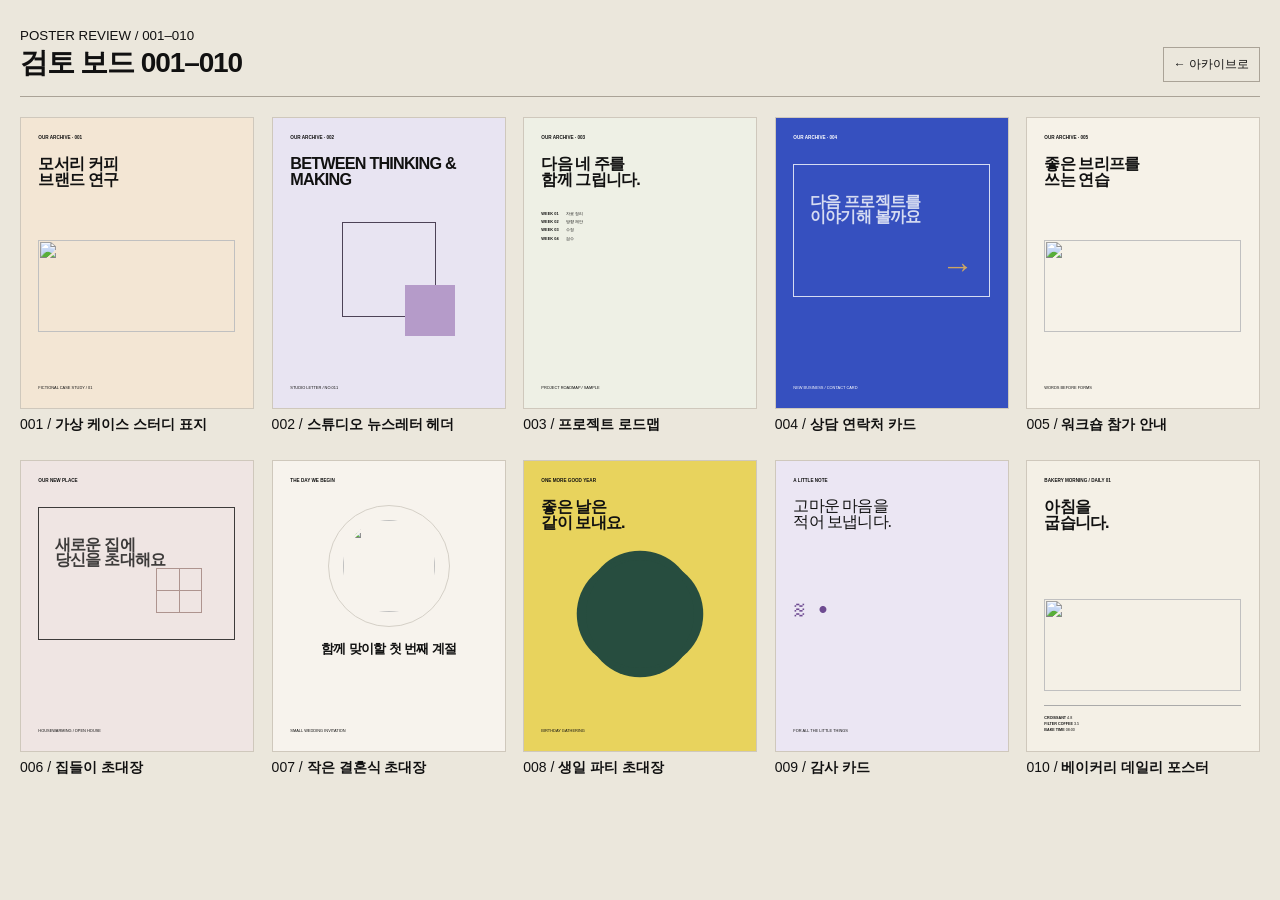
==== review-board.html @ cef85958 "Add poster review board" ====
<!doctype html>
<html lang="ko">
<head>
<meta charset="utf-8">
<meta name="viewport" content="width=device-width,initial-scale=1">
<title>Poster Review Board</title>
<style>
@import url('https://cdn.jsdelivr.net/gh/orioncactus/pretendard/dist/web/static/pretendard.css');
*{box-sizing:border-box}body{margin:0;background:#ebe7dc;color:#111;font-family:Pretendard,"Apple SD Gothic Neo",sans-serif}
.wrap{max-width:1500px;margin:auto;padding:26px 20px 50px}
.top{display:flex;justify-content:space-between;align-items:flex-end;border-bottom:1px solid #aaa397;padding-bottom:14px;margin-bottom:20px}
h1{font-size:28px;margin:0;letter-spacing:-.04em}.top a{font-size:12px;color:#111;text-decoration:none;border:1px solid #aaa397;padding:8px 10px}
.grid{display:grid;grid-template-columns:repeat(5,1fr);gap:26px 18px}.item{min-width:0}
.poster{aspect-ratio:4/5;border:1px solid #cfc8bc;overflow:hidden;position:relative;background:#fff;container-type:inline-size}
.poster>div{position:absolute;inset:0;padding:7.5%;display:flex;flex-direction:column}.e{font-size:2cqw;font-weight:700}.t{font-size:7cqw;line-height:.95;letter-spacing:-.05em;margin-top:8%;font-weight:800}.f{margin-top:auto;font-size:1.7cqw;line-height:1.35}.photo{height:36%;margin-top:auto;overflow:hidden}.photo img{width:100%;height:100%;object-fit:cover;display:block}.caption{font-size:14px;margin-top:7px}.caption b{font-weight:600}.p1{background:#f3e6d4}.p2{background:#e8e4f2}.p3{background:#eef0e5}.p4{background:#3650bf;color:#fff}.p5{background:#f6f2e8}.p6{background:#efe5e3}.p7{background:#f7f3ed}.p8{background:#e8d35d}.p9{background:#ebe6f3}.p10{background:#f4f0e6}
.frame{border:1px solid currentColor;opacity:.8;margin-top:12%;height:52%;padding:8%;position:relative}.arrow{position:absolute;right:8%;bottom:8%;font-size:14cqw;color:#f3bb4d}.weeks{margin-top:12%;display:grid;grid-template-columns:auto 1fr;gap:1.5cqw 3cqw;font-size:1.7cqw}.shape{width:48%;aspect-ratio:1;border:1px solid #4d4257;margin:18% auto 0;position:relative}.shape:after{content:"";position:absolute;width:55%;height:55%;right:-22%;bottom:-22%;background:#b59bc9}.book{width:60%;height:26%;margin:19% auto 0;border-left:3px solid #b34a3e;border-bottom:1px solid #222;transform:skewY(6deg)}.window{width:28%;aspect-ratio:1;border:1px solid #9e817b;margin:auto 10% 10% auto;position:relative}.window:before,.window:after{content:"";position:absolute;background:#9e817b}.window:before{width:1px;height:100%;left:50%}.window:after{height:1px;width:100%;top:50%}.circle{width:62%;aspect-ratio:1;border-radius:50%;overflow:hidden;margin:11% auto 0;border:1px solid #d5d0c7;padding:7%}.circle img{width:100%;height:100%;object-fit:cover;border-radius:50%}.flower{width:55%;aspect-ratio:1;border-radius:50%;background:#274d3f;margin:auto;box-shadow:4cqw 0 #274d3f,-4cqw 0 #274d3f,0 4cqw #274d3f,0 -4cqw #274d3f}.wave{margin:auto 0 20%;font-size:11cqw;color:#6e4b91;letter-spacing:.1em}.receipt{margin-top:7%;font-size:1.6cqw;line-height:1.6;border-top:1px solid #aaa;padding-top:5%}
@media(max-width:1000px){.grid{grid-template-columns:repeat(3,1fr)}}@media(max-width:620px){.grid{grid-template-columns:repeat(2,1fr)}}
</style>
</head>
<body><main class="wrap">
<div class="top"><div><small>POSTER REVIEW / 001–010</small><h1>검토 보드 001–010</h1></div><a href="./index.html">← 아카이브로</a></div>
<section class="grid">
<article class="item"><div class="poster"><div class="p1"><span class="e">OUR ARCHIVE · 001</span><div class="t">모서리 커피<br>브랜드 연구</div><div class="photo"><img src="https://images.unsplash.com/photo-1769138886383-e0aabad94205?auto=format&fit=crop&w=1200&q=88"></div><div class="f">FICTIONAL CASE STUDY / 01</div></div></div><div class="caption">001 / <b>가상 케이스 스터디 표지</b></div></article>
<article class="item"><div class="poster"><div class="p2"><span class="e">OUR ARCHIVE · 002</span><div class="t">BETWEEN THINKING & MAKING</div><div class="shape"></div><div class="f">STUDIO LETTER / NO.011</div></div></div><div class="caption">002 / <b>스튜디오 뉴스레터 헤더</b></div></article>
<article class="item"><div class="poster"><div class="p3"><span class="e">OUR ARCHIVE · 003</span><div class="t">다음 네 주를<br>함께 그립니다.</div><div class="weeks"><b>WEEK 01</b><span>자료 정리</span><b>WEEK 02</b><span>방향 제안</span><b>WEEK 03</b><span>수정</span><b>WEEK 04</b><span>검수</span></div><div class="f">PROJECT ROADMAP / SAMPLE</div></div></div><div class="caption">003 / <b>프로젝트 로드맵</b></div></article>
<article class="item"><div class="poster"><div class="p4"><span class="e">OUR ARCHIVE · 004</span><div class="frame"><div class="t">다음 프로젝트를<br>이야기해 볼까요</div><div class="arrow">→</div></div><div class="f">NEW BUSINESS / CONTACT CARD</div></div></div><div class="caption">004 / <b>상담 연락처 카드</b></div></article>
<article class="item"><div class="poster"><div class="p5"><span class="e">OUR ARCHIVE · 005</span><div class="t">좋은 브리프를<br>쓰는 연습</div><div class="photo"><img src="https://images.unsplash.com/photo-1643821042859-39fc6e13d2fd?auto=format&fit=crop&w=1200&q=88"></div><div class="f">WORDS BEFORE FORMS</div></div></div><div class="caption">005 / <b>워크숍 참가 안내</b></div></article>
<article class="item"><div class="poster"><div class="p6"><span class="e">OUR NEW PLACE</span><div class="frame"><div class="t">새로운 집에<br>당신을 초대해요</div><div class="window"></div></div><div class="f">HOUSEWARMING / OPEN HOUSE</div></div></div><div class="caption">006 / <b>집들이 초대장</b></div></article>
<article class="item"><div class="poster"><div class="p7"><span class="e">THE DAY WE BEGIN</span><div class="circle"><img src="https://images.unsplash.com/photo-1597768309312-97773de3239a?auto=format&fit=crop&w=1000&q=88"></div><div class="t" style="font-size:5.7cqw;text-align:center">함께 맞이할 첫 번째 계절</div><div class="f">SMALL WEDDING INVITATION</div></div></div><div class="caption">007 / <b>작은 결혼식 초대장</b></div></article>
<article class="item"><div class="poster"><div class="p8"><span class="e">ONE MORE GOOD YEAR</span><div class="t">좋은 날은<br>같이 보내요.</div><div class="flower"></div><div class="f">BIRTHDAY GATHERING</div></div></div><div class="caption">008 / <b>생일 파티 초대장</b></div></article>
<article class="item"><div class="poster"><div class="p9"><span class="e">A LITTLE NOTE</span><div class="t" style="font-family:Georgia,serif;font-weight:500">고마운 마음을<br>적어 보냅니다.</div><div class="wave">≋ •</div><div class="f">FOR ALL THE LITTLE THINGS</div></div></div><div class="caption">009 / <b>감사 카드</b></div></article>
<article class="item"><div class="poster"><div class="p10"><span class="e">BAKERY MORNING / DAILY 01</span><div class="t">아침을<br>굽습니다.</div><div class="photo"><img src="https://images.unsplash.com/photo-1658740877563-d4e3d31c2b4d?auto=format&fit=crop&w=1200&q=88"></div><div class="receipt"><b>CROISSANT</b> 4.8<br><b>FILTER COFFEE</b> 3.5<br><b>BAKE TIME</b> 08:00</div></div></div><div class="caption">010 / <b>베이커리 데일리 포스터</b></div></article>
</section>
</main></body></html>
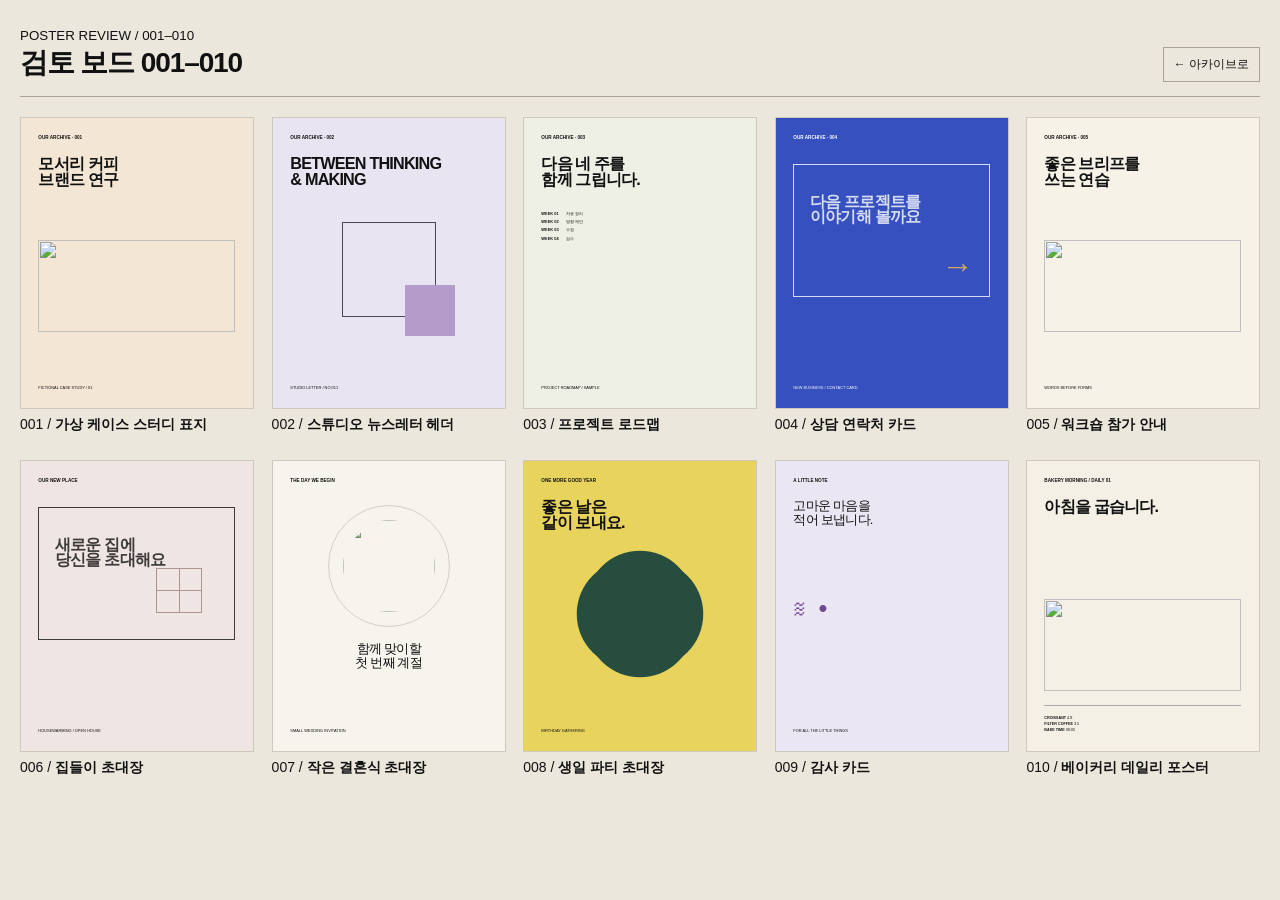
==== commit c30a121f: "Fix Korean title wrapping in review board" ====
--- a/review-board.html
+++ b/review-board.html
@@ -6,7 +6,7 @@
 <title>Poster Review Board</title>
 <style>
 @import url('https://cdn.jsdelivr.net/gh/orioncactus/pretendard/dist/web/static/pretendard.css');
-*{box-sizing:border-box}body{margin:0;background:#ebe7dc;color:#111;font-family:Pretendard,"Apple SD Gothic Neo",sans-serif}
+*{box-sizing:border-box}.poster,.poster *{word-break:keep-all;overflow-wrap:normal;hyphens:none;line-break:strict}.t{text-wrap:balance}body{margin:0;background:#ebe7dc;color:#111;font-family:Pretendard,"Apple SD Gothic Neo",sans-serif}
 .wrap{max-width:1500px;margin:auto;padding:26px 20px 50px}
 .top{display:flex;justify-content:space-between;align-items:flex-end;border-bottom:1px solid #aaa397;padding-bottom:14px;margin-bottom:20px}
 h1{font-size:28px;margin:0;letter-spacing:-.04em}.top a{font-size:12px;color:#111;text-decoration:none;border:1px solid #aaa397;padding:8px 10px}
@@ -26,9 +26,9 @@
 <article class="item"><div class="poster"><div class="p4"><span class="e">OUR ARCHIVE · 004</span><div class="frame"><div class="t">다음 프로젝트를<br>이야기해 볼까요</div><div class="arrow">→</div></div><div class="f">NEW BUSINESS / CONTACT CARD</div></div></div><div class="caption">004 / <b>상담 연락처 카드</b></div></article>
 <article class="item"><div class="poster"><div class="p5"><span class="e">OUR ARCHIVE · 005</span><div class="t">좋은 브리프를<br>쓰는 연습</div><div class="photo"><img src="https://images.unsplash.com/photo-1643821042859-39fc6e13d2fd?auto=format&fit=crop&w=1200&q=88"></div><div class="f">WORDS BEFORE FORMS</div></div></div><div class="caption">005 / <b>워크숍 참가 안내</b></div></article>
 <article class="item"><div class="poster"><div class="p6"><span class="e">OUR NEW PLACE</span><div class="frame"><div class="t">새로운 집에<br>당신을 초대해요</div><div class="window"></div></div><div class="f">HOUSEWARMING / OPEN HOUSE</div></div></div><div class="caption">006 / <b>집들이 초대장</b></div></article>
-<article class="item"><div class="poster"><div class="p7"><span class="e">THE DAY WE BEGIN</span><div class="circle"><img src="https://images.unsplash.com/photo-1597768309312-97773de3239a?auto=format&fit=crop&w=1000&q=88"></div><div class="t" style="font-size:5.7cqw;text-align:center">함께 맞이할 첫 번째 계절</div><div class="f">SMALL WEDDING INVITATION</div></div></div><div class="caption">007 / <b>작은 결혼식 초대장</b></div></article>
+<article class="item"><div class="poster"><div class="p7"><span class="e">THE DAY WE BEGIN</span><div class="circle"><img src="https://images.unsplash.com/photo-1597768309312-97773de3239a?auto=format&fit=crop&w=1000&q=88"></div><div class="t" style="font-size:5.4cqw;line-height:1.1;text-align:center;font-family:'Noto Serif KR','Nanum Myeongjo','Batang',serif;font-weight:500">함께 맞이할<br>첫 번째 계절</div><div class="f">SMALL WEDDING INVITATION</div></div></div><div class="caption">007 / <b>작은 결혼식 초대장</b></div></article>
 <article class="item"><div class="poster"><div class="p8"><span class="e">ONE MORE GOOD YEAR</span><div class="t">좋은 날은<br>같이 보내요.</div><div class="flower"></div><div class="f">BIRTHDAY GATHERING</div></div></div><div class="caption">008 / <b>생일 파티 초대장</b></div></article>
-<article class="item"><div class="poster"><div class="p9"><span class="e">A LITTLE NOTE</span><div class="t" style="font-family:Georgia,serif;font-weight:500">고마운 마음을<br>적어 보냅니다.</div><div class="wave">≋ •</div><div class="f">FOR ALL THE LITTLE THINGS</div></div></div><div class="caption">009 / <b>감사 카드</b></div></article>
-<article class="item"><div class="poster"><div class="p10"><span class="e">BAKERY MORNING / DAILY 01</span><div class="t">아침을<br>굽습니다.</div><div class="photo"><img src="https://images.unsplash.com/photo-1658740877563-d4e3d31c2b4d?auto=format&fit=crop&w=1200&q=88"></div><div class="receipt"><b>CROISSANT</b> 4.8<br><b>FILTER COFFEE</b> 3.5<br><b>BAKE TIME</b> 08:00</div></div></div><div class="caption">010 / <b>베이커리 데일리 포스터</b></div></article>
+<article class="item"><div class="poster"><div class="p9"><span class="e">A LITTLE NOTE</span><div class="t" style="font-family:'Noto Serif KR','Nanum Myeongjo','Batang',serif;font-weight:500;font-size:5.4cqw;line-height:1.12">고마운 마음을<br>적어 보냅니다.</div><div class="wave">≋ •</div><div class="f">FOR ALL THE LITTLE THINGS</div></div></div><div class="caption">009 / <b>감사 카드</b></div></article>
+<article class="item"><div class="poster"><div class="p10"><span class="e">BAKERY MORNING / DAILY 01</span><div class="t">아침을 굽습니다.</div><div class="photo"><img src="https://images.unsplash.com/photo-1658740877563-d4e3d31c2b4d?auto=format&fit=crop&w=1200&q=88"></div><div class="receipt"><b>CROISSANT</b> 4.8<br><b>FILTER COFFEE</b> 3.5<br><b>BAKE TIME</b> 08:00</div></div></div><div class="caption">010 / <b>베이커리 데일리 포스터</b></div></article>
 </section>
 </main></body></html>
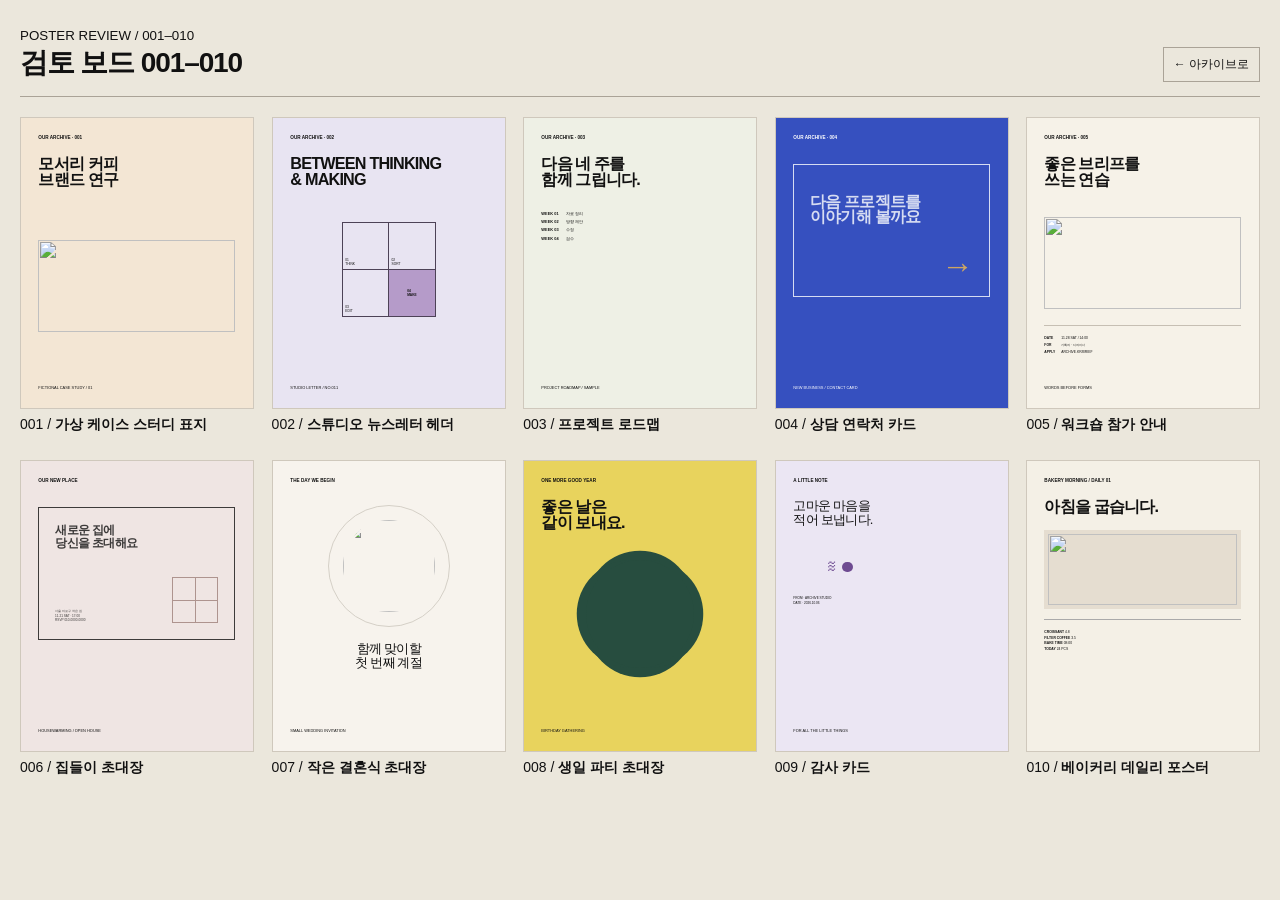
==== commit 52f7ad33: "Mirror composition cleanup in poster review board" ====
--- a/review-board.html
+++ b/review-board.html
@@ -15,20 +15,34 @@
 .poster>div{position:absolute;inset:0;padding:7.5%;display:flex;flex-direction:column}.e{font-size:2cqw;font-weight:700}.t{font-size:7cqw;line-height:.95;letter-spacing:-.05em;margin-top:8%;font-weight:800}.f{margin-top:auto;font-size:1.7cqw;line-height:1.35}.photo{height:36%;margin-top:auto;overflow:hidden}.photo img{width:100%;height:100%;object-fit:cover;display:block}.caption{font-size:14px;margin-top:7px}.caption b{font-weight:600}.p1{background:#f3e6d4}.p2{background:#e8e4f2}.p3{background:#eef0e5}.p4{background:#3650bf;color:#fff}.p5{background:#f6f2e8}.p6{background:#efe5e3}.p7{background:#f7f3ed}.p8{background:#e8d35d}.p9{background:#ebe6f3}.p10{background:#f4f0e6}
 .frame{border:1px solid currentColor;opacity:.8;margin-top:12%;height:52%;padding:8%;position:relative}.arrow{position:absolute;right:8%;bottom:8%;font-size:14cqw;color:#f3bb4d}.weeks{margin-top:12%;display:grid;grid-template-columns:auto 1fr;gap:1.5cqw 3cqw;font-size:1.7cqw}.shape{width:48%;aspect-ratio:1;border:1px solid #4d4257;margin:18% auto 0;position:relative}.shape:after{content:"";position:absolute;width:55%;height:55%;right:-22%;bottom:-22%;background:#b59bc9}.book{width:60%;height:26%;margin:19% auto 0;border-left:3px solid #b34a3e;border-bottom:1px solid #222;transform:skewY(6deg)}.window{width:28%;aspect-ratio:1;border:1px solid #9e817b;margin:auto 10% 10% auto;position:relative}.window:before,.window:after{content:"";position:absolute;background:#9e817b}.window:before{width:1px;height:100%;left:50%}.window:after{height:1px;width:100%;top:50%}.circle{width:62%;aspect-ratio:1;border-radius:50%;overflow:hidden;margin:11% auto 0;border:1px solid #d5d0c7;padding:7%}.circle img{width:100%;height:100%;object-fit:cover;border-radius:50%}.flower{width:55%;aspect-ratio:1;border-radius:50%;background:#274d3f;margin:auto;box-shadow:4cqw 0 #274d3f,-4cqw 0 #274d3f,0 4cqw #274d3f,0 -4cqw #274d3f}.wave{margin:auto 0 20%;font-size:11cqw;color:#6e4b91;letter-spacing:.1em}.receipt{margin-top:7%;font-size:1.6cqw;line-height:1.6;border-top:1px solid #aaa;padding-top:5%}
 @media(max-width:1000px){.grid{grid-template-columns:repeat(3,1fr)}}@media(max-width:620px){.grid{grid-template-columns:repeat(2,1fr)}}
+
+.shape{display:grid;grid-template-columns:1fr 1fr;grid-template-rows:1fr 1fr}
+.shape:after{display:none}
+.shape span{display:flex;align-items:flex-end;padding:6%;font-size:1.4cqw;border-right:1px solid #4d4257;border-bottom:1px solid #4d4257}
+.shape span:nth-child(2){border-right:0}.shape span:nth-child(3){border-bottom:0}.shape span:nth-child(4){border-right:0;border-bottom:0;background:#b59bc9;align-items:center;justify-content:center;font-weight:700}
+.p5 .info{margin-top:8%;display:grid;grid-template-columns:auto 1fr;gap:1.2cqw 2.6cqw;font-size:1.45cqw;line-height:1.35;border-top:1px solid #c6bfb3;padding-top:5%}
+.p6 .frame{display:grid;grid-template-columns:1.15fr .85fr;grid-template-rows:auto 1fr auto;gap:0 8%;padding:8%}
+.p6 .frame .t{grid-column:1;grid-row:1;margin:0;font-size:5.2cqw;line-height:1.08}
+.p6 .frame .window{grid-column:2;grid-row:2/4;align-self:end;justify-self:end;margin:0;width:72%}
+.p6 .frame .miniInfo{grid-column:1;grid-row:3;align-self:end;font-size:1.35cqw;line-height:1.45}
+.p9 .wave{margin:14% auto 0;width:66%;font-size:8cqw;position:relative}.p9 .wave .dot{display:inline-block;width:4.5cqw;aspect-ratio:1;border-radius:50%;background:#6e4b91;margin-left:2cqw;vertical-align:middle}
+.p9 .miniInfo{margin-top:10%;font-size:1.35cqw;line-height:1.5}
+.p10 .photo{height:31%;margin-top:8%;background:#e5ddd0;padding:2%}.p10 .photo img{object-fit:contain}.p10 .receipt{margin-top:5%;font-size:1.45cqw;line-height:1.7}
+
 </style>
 </head>
 <body><main class="wrap">
 <div class="top"><div><small>POSTER REVIEW / 001–010</small><h1>검토 보드 001–010</h1></div><a href="./index.html">← 아카이브로</a></div>
 <section class="grid">
 <article class="item"><div class="poster"><div class="p1"><span class="e">OUR ARCHIVE · 001</span><div class="t">모서리 커피<br>브랜드 연구</div><div class="photo"><img src="https://images.unsplash.com/photo-1769138886383-e0aabad94205?auto=format&fit=crop&w=1200&q=88"></div><div class="f">FICTIONAL CASE STUDY / 01</div></div></div><div class="caption">001 / <b>가상 케이스 스터디 표지</b></div></article>
-<article class="item"><div class="poster"><div class="p2"><span class="e">OUR ARCHIVE · 002</span><div class="t">BETWEEN THINKING & MAKING</div><div class="shape"></div><div class="f">STUDIO LETTER / NO.011</div></div></div><div class="caption">002 / <b>스튜디오 뉴스레터 헤더</b></div></article>
+<article class="item"><div class="poster"><div class="p2"><span class="e">OUR ARCHIVE · 002</span><div class="t">BETWEEN THINKING & MAKING</div><div class="shape"><span>01<br>THINK</span><span>02<br>SORT</span><span>03<br>EDIT</span><span>04<br>MAKE</span></div><div class="f">STUDIO LETTER / NO.011</div></div></div><div class="caption">002 / <b>스튜디오 뉴스레터 헤더</b></div></article>
 <article class="item"><div class="poster"><div class="p3"><span class="e">OUR ARCHIVE · 003</span><div class="t">다음 네 주를<br>함께 그립니다.</div><div class="weeks"><b>WEEK 01</b><span>자료 정리</span><b>WEEK 02</b><span>방향 제안</span><b>WEEK 03</b><span>수정</span><b>WEEK 04</b><span>검수</span></div><div class="f">PROJECT ROADMAP / SAMPLE</div></div></div><div class="caption">003 / <b>프로젝트 로드맵</b></div></article>
 <article class="item"><div class="poster"><div class="p4"><span class="e">OUR ARCHIVE · 004</span><div class="frame"><div class="t">다음 프로젝트를<br>이야기해 볼까요</div><div class="arrow">→</div></div><div class="f">NEW BUSINESS / CONTACT CARD</div></div></div><div class="caption">004 / <b>상담 연락처 카드</b></div></article>
-<article class="item"><div class="poster"><div class="p5"><span class="e">OUR ARCHIVE · 005</span><div class="t">좋은 브리프를<br>쓰는 연습</div><div class="photo"><img src="https://images.unsplash.com/photo-1643821042859-39fc6e13d2fd?auto=format&fit=crop&w=1200&q=88"></div><div class="f">WORDS BEFORE FORMS</div></div></div><div class="caption">005 / <b>워크숍 참가 안내</b></div></article>
-<article class="item"><div class="poster"><div class="p6"><span class="e">OUR NEW PLACE</span><div class="frame"><div class="t">새로운 집에<br>당신을 초대해요</div><div class="window"></div></div><div class="f">HOUSEWARMING / OPEN HOUSE</div></div></div><div class="caption">006 / <b>집들이 초대장</b></div></article>
+<article class="item"><div class="poster"><div class="p5"><span class="e">OUR ARCHIVE · 005</span><div class="t">좋은 브리프를<br>쓰는 연습</div><div class="photo"><img src="https://images.unsplash.com/photo-1643821042859-39fc6e13d2fd?auto=format&fit=crop&w=1200&q=88"></div><div class="info"><b>DATE</b><span>11.28 SAT / 14:00</span><b>FOR</b><span>기획자 · 디자이너</span><b>APPLY</b><span>ARCHIVE.KR/BRIEF</span></div><div class="f">WORDS BEFORE FORMS</div></div></div><div class="caption">005 / <b>워크숍 참가 안내</b></div></article>
+<article class="item"><div class="poster"><div class="p6"><span class="e">OUR NEW PLACE</span><div class="frame"><div class="t">새로운 집에<br>당신을 초대해요</div><div class="miniInfo">서울 마포구 작은 집<br>11.21 SAT · 17:00<br>RSVP 010-0000-0000</div><div class="window"></div></div><div class="f">HOUSEWARMING / OPEN HOUSE</div></div></div><div class="caption">006 / <b>집들이 초대장</b></div></article>
 <article class="item"><div class="poster"><div class="p7"><span class="e">THE DAY WE BEGIN</span><div class="circle"><img src="https://images.unsplash.com/photo-1597768309312-97773de3239a?auto=format&fit=crop&w=1000&q=88"></div><div class="t" style="font-size:5.4cqw;line-height:1.1;text-align:center;font-family:'Noto Serif KR','Nanum Myeongjo','Batang',serif;font-weight:500">함께 맞이할<br>첫 번째 계절</div><div class="f">SMALL WEDDING INVITATION</div></div></div><div class="caption">007 / <b>작은 결혼식 초대장</b></div></article>
 <article class="item"><div class="poster"><div class="p8"><span class="e">ONE MORE GOOD YEAR</span><div class="t">좋은 날은<br>같이 보내요.</div><div class="flower"></div><div class="f">BIRTHDAY GATHERING</div></div></div><div class="caption">008 / <b>생일 파티 초대장</b></div></article>
-<article class="item"><div class="poster"><div class="p9"><span class="e">A LITTLE NOTE</span><div class="t" style="font-family:'Noto Serif KR','Nanum Myeongjo','Batang',serif;font-weight:500;font-size:5.4cqw;line-height:1.12">고마운 마음을<br>적어 보냅니다.</div><div class="wave">≋ •</div><div class="f">FOR ALL THE LITTLE THINGS</div></div></div><div class="caption">009 / <b>감사 카드</b></div></article>
-<article class="item"><div class="poster"><div class="p10"><span class="e">BAKERY MORNING / DAILY 01</span><div class="t">아침을 굽습니다.</div><div class="photo"><img src="https://images.unsplash.com/photo-1658740877563-d4e3d31c2b4d?auto=format&fit=crop&w=1200&q=88"></div><div class="receipt"><b>CROISSANT</b> 4.8<br><b>FILTER COFFEE</b> 3.5<br><b>BAKE TIME</b> 08:00</div></div></div><div class="caption">010 / <b>베이커리 데일리 포스터</b></div></article>
+<article class="item"><div class="poster"><div class="p9"><span class="e">A LITTLE NOTE</span><div class="t" style="font-family:'Noto Serif KR','Nanum Myeongjo','Batang',serif;font-weight:500;font-size:5.4cqw;line-height:1.12">고마운 마음을<br>적어 보냅니다.</div><div class="wave">≋<span class="dot"></span></div><div class="miniInfo">FROM · ARCHIVE STUDIO<br>DATE · 2026.10.06</div><div class="f">FOR ALL THE LITTLE THINGS</div></div></div><div class="caption">009 / <b>감사 카드</b></div></article>
+<article class="item"><div class="poster"><div class="p10"><span class="e">BAKERY MORNING / DAILY 01</span><div class="t">아침을 굽습니다.</div><div class="photo"><img src="https://images.unsplash.com/photo-1658740877563-d4e3d31c2b4d?auto=format&fit=crop&w=1200&q=88"></div><div class="receipt"><b>CROISSANT</b> 4.8<br><b>FILTER COFFEE</b> 3.5<br><b>BAKE TIME</b> 08:00<br><b>TODAY</b> 24 PCS</div></div></div><div class="caption">010 / <b>베이커리 데일리 포스터</b></div></article>
 </section>
 </main></body></html>
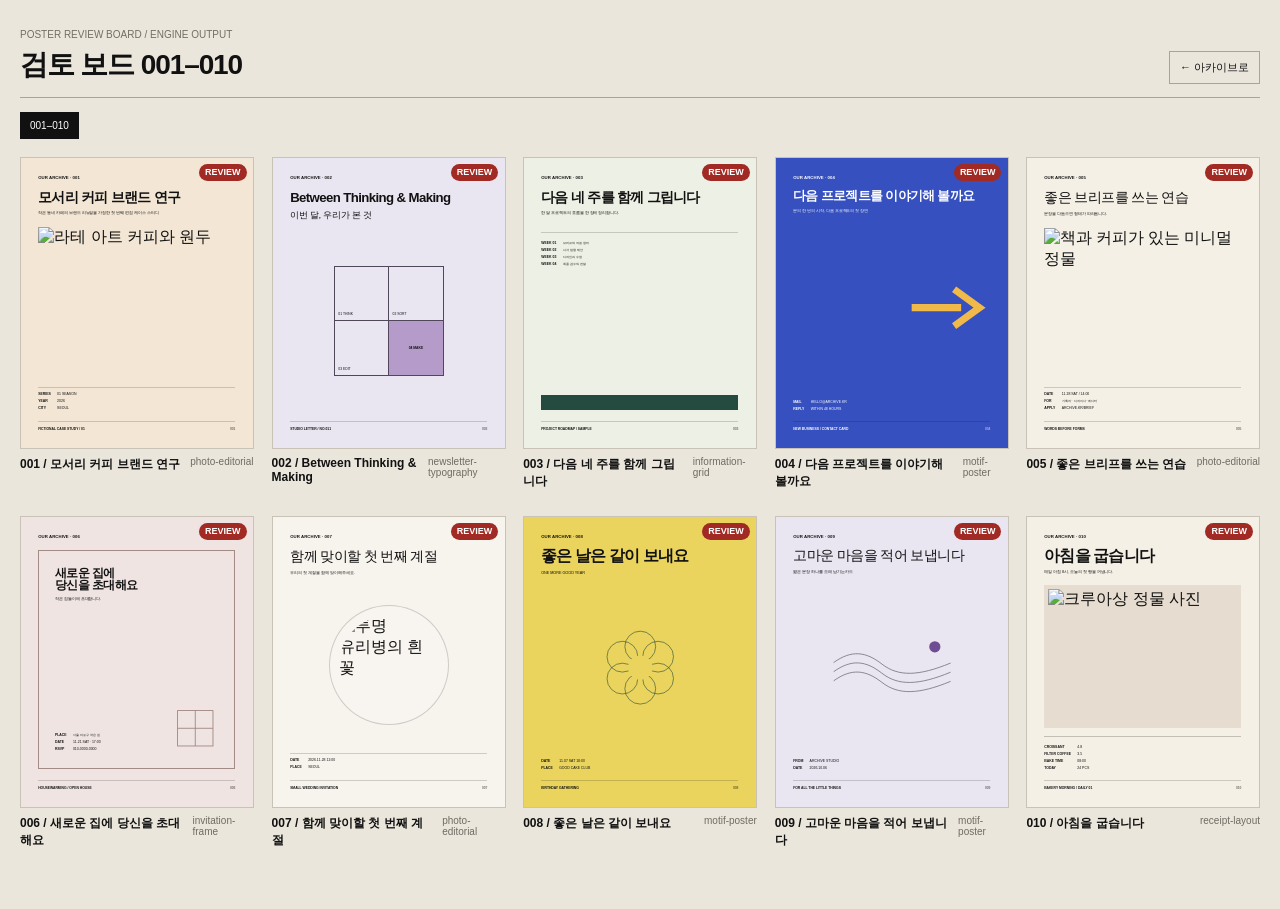
==== commit 958cb66f: "refactor: rebuild review board from poster engine" ====
--- a/review-board.html
+++ b/review-board.html
@@ -1,48 +1,38 @@
 <!doctype html>
 <html lang="ko">
 <head>
-<meta charset="utf-8">
-<meta name="viewport" content="width=device-width,initial-scale=1">
+<meta charset="utf-8"><meta name="viewport" content="width=device-width,initial-scale=1">
 <title>Poster Review Board</title>
+<link rel="stylesheet" href="./styles/poster-system.css">
 <style>
-@import url('https://cdn.jsdelivr.net/gh/orioncactus/pretendard/dist/web/static/pretendard.css');
-*{box-sizing:border-box}.poster,.poster *{word-break:keep-all;overflow-wrap:normal;hyphens:none;line-break:strict}.t{text-wrap:balance}body{margin:0;background:#ebe7dc;color:#111;font-family:Pretendard,"Apple SD Gothic Neo",sans-serif}
-.wrap{max-width:1500px;margin:auto;padding:26px 20px 50px}
-.top{display:flex;justify-content:space-between;align-items:flex-end;border-bottom:1px solid #aaa397;padding-bottom:14px;margin-bottom:20px}
-h1{font-size:28px;margin:0;letter-spacing:-.04em}.top a{font-size:12px;color:#111;text-decoration:none;border:1px solid #aaa397;padding:8px 10px}
-.grid{display:grid;grid-template-columns:repeat(5,1fr);gap:26px 18px}.item{min-width:0}
-.poster{aspect-ratio:4/5;border:1px solid #cfc8bc;overflow:hidden;position:relative;background:#fff;container-type:inline-size}
-.poster>div{position:absolute;inset:0;padding:7.5%;display:flex;flex-direction:column}.e{font-size:2cqw;font-weight:700}.t{font-size:7cqw;line-height:.95;letter-spacing:-.05em;margin-top:8%;font-weight:800}.f{margin-top:auto;font-size:1.7cqw;line-height:1.35}.photo{height:36%;margin-top:auto;overflow:hidden}.photo img{width:100%;height:100%;object-fit:cover;display:block}.caption{font-size:14px;margin-top:7px}.caption b{font-weight:600}.p1{background:#f3e6d4}.p2{background:#e8e4f2}.p3{background:#eef0e5}.p4{background:#3650bf;color:#fff}.p5{background:#f6f2e8}.p6{background:#efe5e3}.p7{background:#f7f3ed}.p8{background:#e8d35d}.p9{background:#ebe6f3}.p10{background:#f4f0e6}
-.frame{border:1px solid currentColor;opacity:.8;margin-top:12%;height:52%;padding:8%;position:relative}.arrow{position:absolute;right:8%;bottom:8%;font-size:14cqw;color:#f3bb4d}.weeks{margin-top:12%;display:grid;grid-template-columns:auto 1fr;gap:1.5cqw 3cqw;font-size:1.7cqw}.shape{width:48%;aspect-ratio:1;border:1px solid #4d4257;margin:18% auto 0;position:relative}.shape:after{content:"";position:absolute;width:55%;height:55%;right:-22%;bottom:-22%;background:#b59bc9}.book{width:60%;height:26%;margin:19% auto 0;border-left:3px solid #b34a3e;border-bottom:1px solid #222;transform:skewY(6deg)}.window{width:28%;aspect-ratio:1;border:1px solid #9e817b;margin:auto 10% 10% auto;position:relative}.window:before,.window:after{content:"";position:absolute;background:#9e817b}.window:before{width:1px;height:100%;left:50%}.window:after{height:1px;width:100%;top:50%}.circle{width:62%;aspect-ratio:1;border-radius:50%;overflow:hidden;margin:11% auto 0;border:1px solid #d5d0c7;padding:7%}.circle img{width:100%;height:100%;object-fit:cover;border-radius:50%}.flower{width:55%;aspect-ratio:1;border-radius:50%;background:#274d3f;margin:auto;box-shadow:4cqw 0 #274d3f,-4cqw 0 #274d3f,0 4cqw #274d3f,0 -4cqw #274d3f}.wave{margin:auto 0 20%;font-size:11cqw;color:#6e4b91;letter-spacing:.1em}.receipt{margin-top:7%;font-size:1.6cqw;line-height:1.6;border-top:1px solid #aaa;padding-top:5%}
+*{box-sizing:border-box}body{margin:0;background:#eae6dc;color:#111;font-family:Pretendard,"Apple SD Gothic Neo",sans-serif}
+.wrap{max-width:1500px;margin:auto;padding:24px 20px 60px}.top{display:flex;justify-content:space-between;gap:20px;align-items:end;border-bottom:1px solid #aaa397;padding-bottom:13px}.top small{font-size:10px;color:#736e65}.top h1{font-size:28px;letter-spacing:-.04em;margin:4px 0 0}.top a{border:1px solid #aaa397;padding:8px 10px;font-size:11px;text-decoration:none;color:#111}
+.groups{display:flex;gap:6px;flex-wrap:wrap;margin:14px 0 18px}.groups button{border:1px solid #aaa397;background:transparent;padding:7px 9px;font-size:10px}.groups button.active{background:#111;color:#fff;border-color:#111}
+.grid{display:grid;grid-template-columns:repeat(5,1fr);gap:26px 18px}.item{min-width:0;position:relative}.caption{font-size:12px;margin-top:7px;display:flex;justify-content:space-between;gap:8px}.caption span{color:#706b63;font-size:10px}.qa-badge{position:absolute;top:7px;right:7px}
 @media(max-width:1000px){.grid{grid-template-columns:repeat(3,1fr)}}@media(max-width:620px){.grid{grid-template-columns:repeat(2,1fr)}}
-
-.shape{display:grid;grid-template-columns:1fr 1fr;grid-template-rows:1fr 1fr}
-.shape:after{display:none}
-.shape span{display:flex;align-items:flex-end;padding:6%;font-size:1.4cqw;border-right:1px solid #4d4257;border-bottom:1px solid #4d4257}
-.shape span:nth-child(2){border-right:0}.shape span:nth-child(3){border-bottom:0}.shape span:nth-child(4){border-right:0;border-bottom:0;background:#b59bc9;align-items:center;justify-content:center;font-weight:700}
-.p5 .info{margin-top:8%;display:grid;grid-template-columns:auto 1fr;gap:1.2cqw 2.6cqw;font-size:1.45cqw;line-height:1.35;border-top:1px solid #c6bfb3;padding-top:5%}
-.p6 .frame{display:grid;grid-template-columns:1.15fr .85fr;grid-template-rows:auto 1fr auto;gap:0 8%;padding:8%}
-.p6 .frame .t{grid-column:1;grid-row:1;margin:0;font-size:5.2cqw;line-height:1.08}
-.p6 .frame .window{grid-column:2;grid-row:2/4;align-self:end;justify-self:end;margin:0;width:72%}
-.p6 .frame .miniInfo{grid-column:1;grid-row:3;align-self:end;font-size:1.35cqw;line-height:1.45}
-.p9 .wave{margin:14% auto 0;width:66%;font-size:8cqw;position:relative}.p9 .wave .dot{display:inline-block;width:4.5cqw;aspect-ratio:1;border-radius:50%;background:#6e4b91;margin-left:2cqw;vertical-align:middle}
-.p9 .miniInfo{margin-top:10%;font-size:1.35cqw;line-height:1.5}
-.p10 .photo{height:31%;margin-top:8%;background:#e5ddd0;padding:2%}.p10 .photo img{object-fit:contain}.p10 .receipt{margin-top:5%;font-size:1.45cqw;line-height:1.7}
-
 </style>
 </head>
 <body><main class="wrap">
-<div class="top"><div><small>POSTER REVIEW / 001–010</small><h1>검토 보드 001–010</h1></div><a href="./index.html">← 아카이브로</a></div>
-<section class="grid">
-<article class="item"><div class="poster"><div class="p1"><span class="e">OUR ARCHIVE · 001</span><div class="t">모서리 커피<br>브랜드 연구</div><div class="photo"><img src="https://images.unsplash.com/photo-1769138886383-e0aabad94205?auto=format&fit=crop&w=1200&q=88"></div><div class="f">FICTIONAL CASE STUDY / 01</div></div></div><div class="caption">001 / <b>가상 케이스 스터디 표지</b></div></article>
-<article class="item"><div class="poster"><div class="p2"><span class="e">OUR ARCHIVE · 002</span><div class="t">BETWEEN THINKING & MAKING</div><div class="shape"><span>01<br>THINK</span><span>02<br>SORT</span><span>03<br>EDIT</span><span>04<br>MAKE</span></div><div class="f">STUDIO LETTER / NO.011</div></div></div><div class="caption">002 / <b>스튜디오 뉴스레터 헤더</b></div></article>
-<article class="item"><div class="poster"><div class="p3"><span class="e">OUR ARCHIVE · 003</span><div class="t">다음 네 주를<br>함께 그립니다.</div><div class="weeks"><b>WEEK 01</b><span>자료 정리</span><b>WEEK 02</b><span>방향 제안</span><b>WEEK 03</b><span>수정</span><b>WEEK 04</b><span>검수</span></div><div class="f">PROJECT ROADMAP / SAMPLE</div></div></div><div class="caption">003 / <b>프로젝트 로드맵</b></div></article>
-<article class="item"><div class="poster"><div class="p4"><span class="e">OUR ARCHIVE · 004</span><div class="frame"><div class="t">다음 프로젝트를<br>이야기해 볼까요</div><div class="arrow">→</div></div><div class="f">NEW BUSINESS / CONTACT CARD</div></div></div><div class="caption">004 / <b>상담 연락처 카드</b></div></article>
-<article class="item"><div class="poster"><div class="p5"><span class="e">OUR ARCHIVE · 005</span><div class="t">좋은 브리프를<br>쓰는 연습</div><div class="photo"><img src="https://images.unsplash.com/photo-1643821042859-39fc6e13d2fd?auto=format&fit=crop&w=1200&q=88"></div><div class="info"><b>DATE</b><span>11.28 SAT / 14:00</span><b>FOR</b><span>기획자 · 디자이너</span><b>APPLY</b><span>ARCHIVE.KR/BRIEF</span></div><div class="f">WORDS BEFORE FORMS</div></div></div><div class="caption">005 / <b>워크숍 참가 안내</b></div></article>
-<article class="item"><div class="poster"><div class="p6"><span class="e">OUR NEW PLACE</span><div class="frame"><div class="t">새로운 집에<br>당신을 초대해요</div><div class="miniInfo">서울 마포구 작은 집<br>11.21 SAT · 17:00<br>RSVP 010-0000-0000</div><div class="window"></div></div><div class="f">HOUSEWARMING / OPEN HOUSE</div></div></div><div class="caption">006 / <b>집들이 초대장</b></div></article>
-<article class="item"><div class="poster"><div class="p7"><span class="e">THE DAY WE BEGIN</span><div class="circle"><img src="https://images.unsplash.com/photo-1597768309312-97773de3239a?auto=format&fit=crop&w=1000&q=88"></div><div class="t" style="font-size:5.4cqw;line-height:1.1;text-align:center;font-family:'Noto Serif KR','Nanum Myeongjo','Batang',serif;font-weight:500">함께 맞이할<br>첫 번째 계절</div><div class="f">SMALL WEDDING INVITATION</div></div></div><div class="caption">007 / <b>작은 결혼식 초대장</b></div></article>
-<article class="item"><div class="poster"><div class="p8"><span class="e">ONE MORE GOOD YEAR</span><div class="t">좋은 날은<br>같이 보내요.</div><div class="flower"></div><div class="f">BIRTHDAY GATHERING</div></div></div><div class="caption">008 / <b>생일 파티 초대장</b></div></article>
-<article class="item"><div class="poster"><div class="p9"><span class="e">A LITTLE NOTE</span><div class="t" style="font-family:'Noto Serif KR','Nanum Myeongjo','Batang',serif;font-weight:500;font-size:5.4cqw;line-height:1.12">고마운 마음을<br>적어 보냅니다.</div><div class="wave">≋<span class="dot"></span></div><div class="miniInfo">FROM · ARCHIVE STUDIO<br>DATE · 2026.10.06</div><div class="f">FOR ALL THE LITTLE THINGS</div></div></div><div class="caption">009 / <b>감사 카드</b></div></article>
-<article class="item"><div class="poster"><div class="p10"><span class="e">BAKERY MORNING / DAILY 01</span><div class="t">아침을 굽습니다.</div><div class="photo"><img src="https://images.unsplash.com/photo-1658740877563-d4e3d31c2b4d?auto=format&fit=crop&w=1200&q=88"></div><div class="receipt"><b>CROISSANT</b> 4.8<br><b>FILTER COFFEE</b> 3.5<br><b>BAKE TIME</b> 08:00<br><b>TODAY</b> 24 PCS</div></div></div><div class="caption">010 / <b>베이커리 데일리 포스터</b></div></article>
-</section>
-</main></body></html>+<div class="top"><div><small>POSTER REVIEW BOARD / ENGINE OUTPUT</small><h1 id="title">검토 보드</h1></div><a href="./index.html">← 아카이브로</a></div>
+<div id="groups" class="groups"></div><section id="grid" class="grid"></section>
+</main>
+<script type="module">
+import { PROJECT_SPECS } from "./data/project-specs.js";
+import { POSTER_WORKS } from "./data/poster-content.js";
+import { renderPoster } from "./engine/renderer.js";
+import { domQA } from "./engine/qa.js";
+const $=s=>document.querySelector(s);let group=0;
+const chunks=[];for(let i=0;i<POSTER_WORKS.length;i+=10)chunks.push(POSTER_WORKS.slice(i,i+10));
+function renderGroups(){
+  $("#groups").innerHTML=chunks.map((x,i)=>'<button class="'+(i===group?"active":"")+'" data-i="'+i+'">'+String(i*10+1).padStart(3,"0")+'–'+String(Math.min((i+1)*10,POSTER_WORKS.length)).padStart(3,"0")+'</button>').join("");
+  $("#groups").querySelectorAll("button").forEach(b=>b.onclick=()=>{group=Number(b.dataset.i);render()});
+}
+function render(){
+  renderGroups();const items=chunks[group]||[];
+  $("#title").textContent="검토 보드 "+String(group*10+1).padStart(3,"0")+"–"+String(Math.min((group+1)*10,POSTER_WORKS.length)).padStart(3,"0");
+  $("#grid").innerHTML=items.map(w=>{const out=renderPoster(w,PROJECT_SPECS[w.projectId]);return '<article class="item"><div class="poster-shell">'+out.html+'</div><span class="qa-badge '+(out.model.qa.pass?"":"fail")+'">'+(out.model.qa.pass?"PASS":"REVIEW")+'</span><div class="caption"><b>'+w.id+' / '+w.title+'</b><span>'+w.template+'</span></div></article>'}).join("");
+  requestAnimationFrame(()=>$("#grid").querySelectorAll(".item").forEach(item=>{const qa=domQA(item.querySelector(".poster-shell"));if(!qa.pass){const b=item.querySelector(".qa-badge");b.textContent="REVIEW";b.classList.add("fail");b.title=qa.issues.join("\n")}}));
+}
+render();
+</script>
+</body></html>
--- a/styles/poster-system.css
+++ b/styles/poster-system.css
@@ -0,0 +1,82 @@
+@import url('https://cdn.jsdelivr.net/gh/orioncactus/pretendard/dist/web/static/pretendard.css');
+
+.poster-shell{aspect-ratio:4/5;position:relative;overflow:hidden;border:1px solid #c9c3b7;background:#fff;container-type:inline-size}
+.poster-canvas{position:absolute;inset:0;padding:7.4%;display:grid;gap:0;color:#111;overflow:hidden;font-family:Pretendard,"Apple SD Gothic Neo","Malgun Gothic",sans-serif;word-break:keep-all;line-break:strict}
+.poster-canvas.kr-serif{font-family:"Noto Serif KR","Nanum Myeongjo","Batang",serif}
+.poster-eyebrow{font-family:Pretendard,"Apple SD Gothic Neo",sans-serif;font-size:1.85cqw;line-height:1.2;font-weight:700;letter-spacing:.02em}
+.poster-heading{min-width:0}
+.poster-heading h2{font-family:inherit;margin:0;font-size:calc(6.7cqw * var(--title-scale,1));line-height:1.05;letter-spacing:-.052em;font-weight:780;text-wrap:balance}
+.kr-serif .poster-heading h2{font-weight:500;letter-spacing:-.035em;line-height:1.12}
+.poster-heading p{margin:2.6cqw 0 0;font-family:Pretendard,"Apple SD Gothic Neo",sans-serif;font-size:1.65cqw;line-height:1.5;letter-spacing:-.015em;max-width:80%}
+.poster-footer{font-family:Pretendard,"Apple SD Gothic Neo",sans-serif;display:flex;justify-content:space-between;align-items:end;gap:2cqw;font-size:1.45cqw;line-height:1.25;font-weight:600;border-top:1px solid rgba(17,17,17,.18);padding-top:2.2cqw}
+.poster-footer span:last-child{opacity:.55}
+.poster-meta,.info-grid,.receipt-grid{font-family:Pretendard,"Apple SD Gothic Neo",sans-serif;display:grid;grid-template-columns:auto 1fr;align-content:start;gap:1.05cqw 2.7cqw;font-size:1.5cqw;line-height:1.32}
+.meta-key{font-weight:750}.meta-value{min-width:0}
+.poster-image{overflow:hidden;min-height:0;position:relative}
+.poster-image img{width:100%;height:100%;object-fit:cover;display:block}
+.poster-image.is-circle{aspect-ratio:1;border-radius:50%;justify-self:center;padding:5%;border:1px solid rgba(17,17,17,.18);background:rgba(255,255,255,.18)}
+.poster-image.is-circle img{border-radius:50%}
+.poster-motif{min-width:0;min-height:0}
+.poster-motif svg{display:block;width:100%;height:100%;fill:none;stroke:currentColor;stroke-width:1.5}
+.poster-motif .motif-accent{fill:var(--accent,#6f4d92);stroke:none}
+
+/* tones */
+.tone-warm{background:#f3e6d4}
+.tone-cream{background:#f5f0e6}
+.tone-lavender{background:#e9e5f1}
+.tone-sage{background:#edf0e4}
+.tone-rose{background:#efe4e2}
+.tone-ivory{background:#f7f3ed}
+.tone-yellow{background:#ead45d}
+.tone-cobalt{background:#3650bf;color:#fff;--accent:#f0b949}
+.tone-lavender{--accent:#6f4d92}
+.tone-yellow{--accent:#ead45d}
+
+/* photo editorial */
+.template-photo-editorial{grid-template-rows:auto auto minmax(0,1fr) auto auto;row-gap:4.3cqw}
+.template-photo-editorial .poster-heading{align-self:start}
+.template-photo-editorial .poster-image{height:100%;min-height:0}
+.template-photo-editorial .poster-image.is-circle{width:61%;height:auto;align-self:center}
+.template-photo-editorial .poster-meta{padding-top:1.6cqw;border-top:1px solid rgba(17,17,17,.18)}
+
+/* information */
+.template-information-grid{grid-template-rows:auto auto minmax(0,1fr) 6% auto;row-gap:4.4cqw}
+.template-information-grid .info-grid{align-self:start;margin-top:2cqw;border-top:1px solid rgba(17,17,17,.18);padding-top:3.4cqw}
+.template-information-grid .info-bar{background:#254a3f;align-self:stretch}
+
+/* invitation */
+.template-invitation{grid-template-rows:auto minmax(0,1fr) auto;row-gap:4.7cqw}
+.invite-frame{border:1px solid rgba(125,94,86,.66);display:grid;grid-template-columns:1.15fr .85fr;grid-template-rows:auto 1fr auto;gap:4cqw 5cqw;padding:8%;min-height:0}
+.invite-frame .poster-heading{grid-column:1;grid-row:1}
+.invite-frame .poster-heading h2{font-size:calc(5.6cqw * var(--title-scale,1))}
+.invite-frame .poster-heading p{max-width:100%}
+.invite-frame .poster-meta{grid-column:1;grid-row:3;align-self:end}
+.invite-frame .poster-motif{grid-column:2;grid-row:2/4;width:72%;aspect-ratio:1;align-self:end;justify-self:end;color:#9d8179}
+.invite-frame .poster-motif svg{stroke-width:1.8}
+
+/* motif */
+.template-motif{grid-template-rows:auto auto minmax(0,1fr) auto auto;row-gap:3.9cqw}
+.template-motif .poster-motif{width:58%;height:100%;max-height:42cqw;justify-self:center;align-self:center}
+.template-motif .poster-meta{justify-self:start}
+.template-motif.motif-arrow .poster-motif{width:43%;justify-self:end;color:#f0b949}
+.template-motif.motif-flower .poster-motif{width:56%;color:#284d3f}
+.template-motif.motif-wave .poster-motif{width:67%;color:#6f6a78}
+.template-motif.motif-wave .poster-motif .motif-accent{fill:#6f4d92}
+
+/* receipt */
+.template-receipt{grid-template-rows:auto auto minmax(0,1fr) auto auto;row-gap:3.8cqw}
+.template-receipt .poster-image{background:#e6ddd0;padding:2.2%}
+.template-receipt .poster-image img{object-fit:contain}
+.template-receipt .receipt-grid{border-top:1px solid rgba(17,17,17,.22);padding-top:3.4cqw}
+
+/* newsletter */
+.template-newsletter{grid-template-rows:auto auto minmax(0,1fr) auto;row-gap:4.5cqw}
+.template-newsletter .poster-heading h2{font-family:Pretendard,"Arial Narrow",Arial,sans-serif;font-size:calc(5.7cqw * var(--title-scale,1));letter-spacing:-.045em}
+.template-newsletter .korean-sub{font-family:"Noto Serif KR","Nanum Myeongjo","Batang",serif;font-size:3.8cqw;line-height:1.13;margin-top:2.8cqw}
+.module-map{width:56%;aspect-ratio:1;justify-self:center;align-self:center;display:grid;grid-template-columns:1fr 1fr;grid-template-rows:1fr 1fr;border:1px solid #51475a;font-family:Pretendard,sans-serif}
+.module-map span{display:flex;align-items:flex-end;padding:7%;font-size:1.45cqw;line-height:1.2;border-right:1px solid #51475a;border-bottom:1px solid #51475a}
+.module-map span:nth-child(2){border-right:0}.module-map span:nth-child(3){border-bottom:0}.module-map span:nth-child(4){border:0;background:#b49bc9;align-items:center;justify-content:center;font-weight:750}
+
+/* QA badges on archive, never exported inside canvas */
+.qa-badge{position:absolute;top:7px;right:7px;z-index:3;padding:4px 6px;border-radius:999px;background:#111;color:#fff;font:600 9px/1 Pretendard,sans-serif}
+.qa-badge.fail{background:#a12b24}
